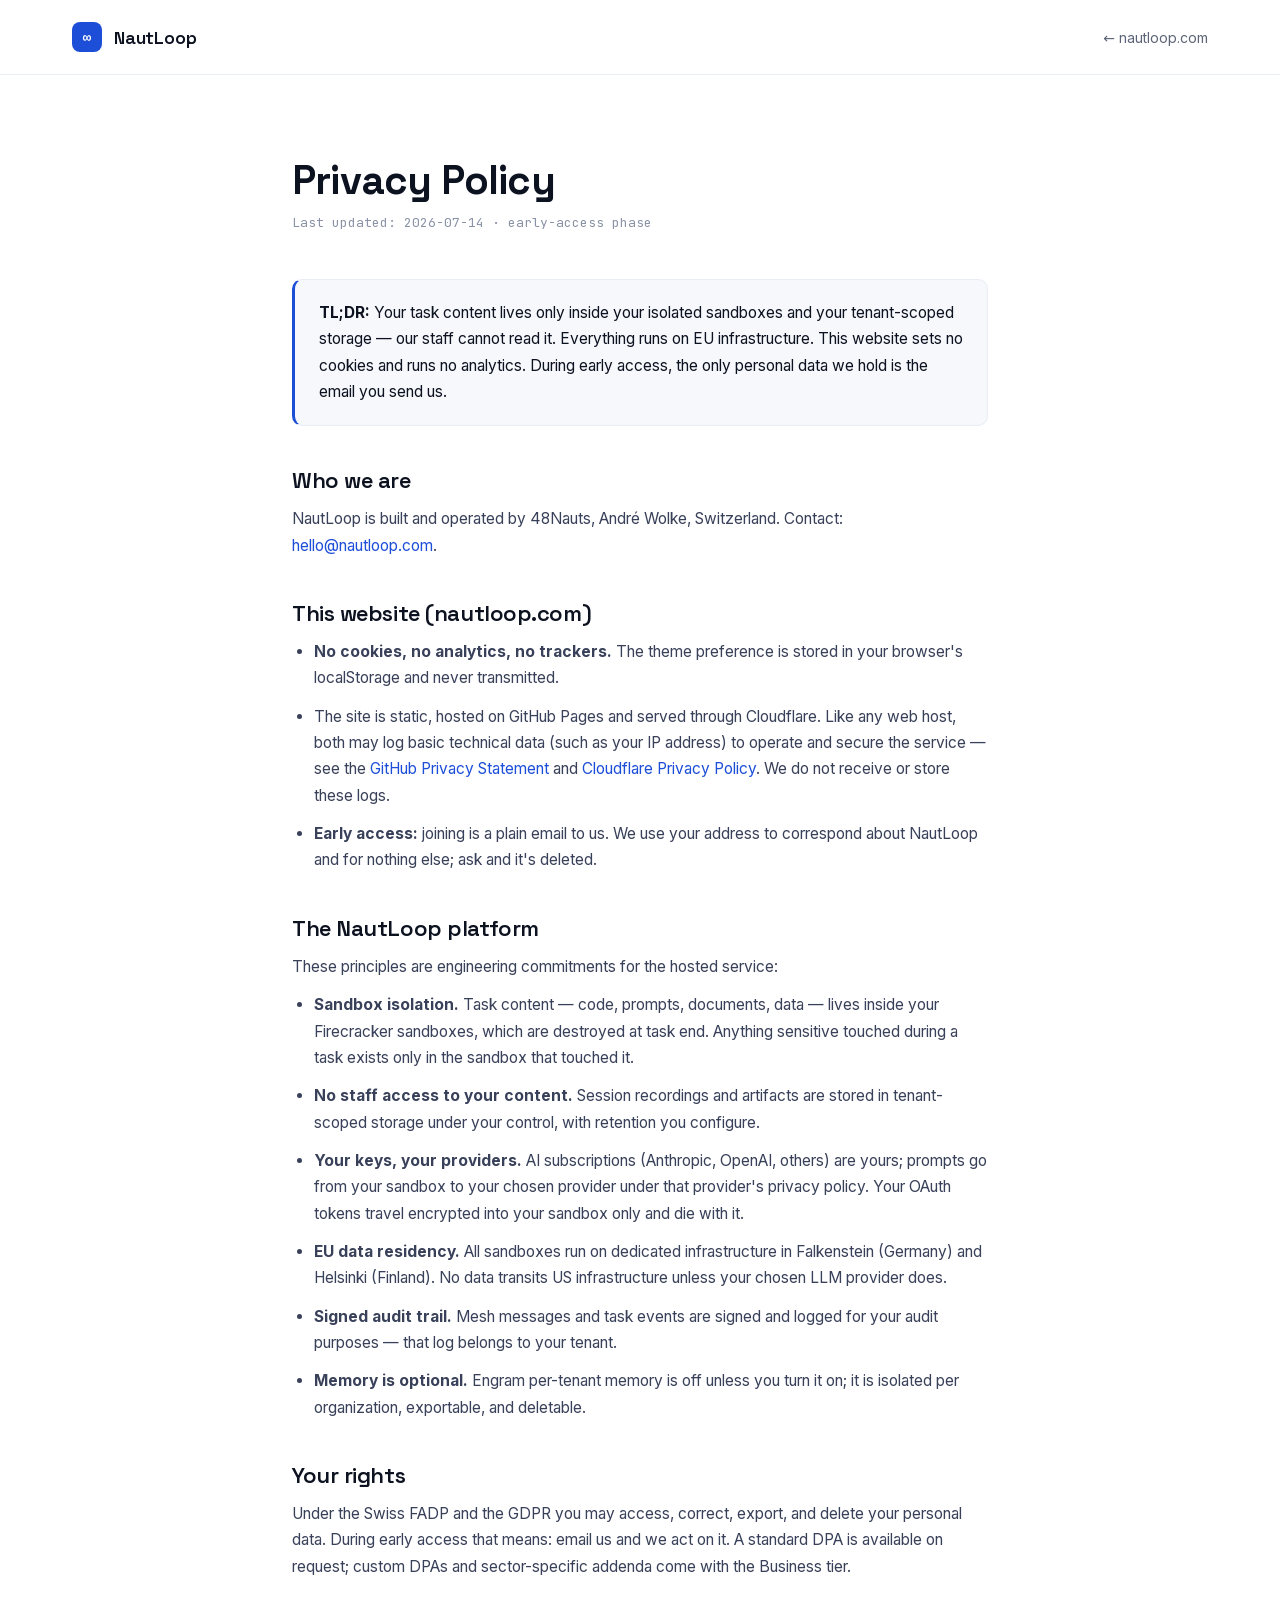
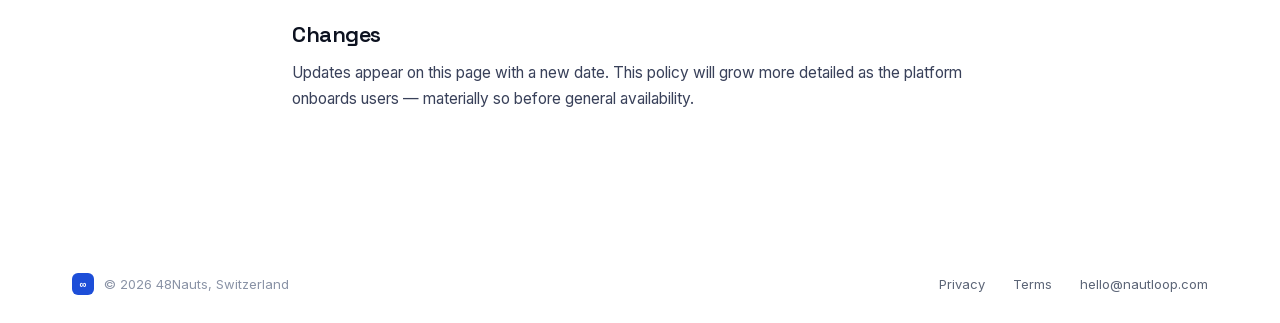
==== privacy.html @ d55a94e9 "feat: nautloop.com — static site, light+dark themes, early-access framing Cobalt-on-snow design from" ====
<!doctype html>
<html lang="en">
<head>
  <meta charset="utf-8">
  <meta name="viewport" content="width=device-width, initial-scale=1">
  <title>Privacy Policy — NautLoop</title>
  <meta name="robots" content="noindex">
  <link rel="icon" href="favicon.svg" type="image/svg+xml">
  <link rel="stylesheet" href="css/style.css?v=1">
  <script>(function(){var t=localStorage.getItem('nl-theme');if(!t)t=window.matchMedia('(prefers-color-scheme: dark)').matches?'dark':'light';document.documentElement.setAttribute('data-theme',t);})();</script>
</head>
<body>

<nav class="nav">
  <a class="logo" href="/"><span class="logo-mark">∞</span><span class="logo-name">NautLoop</span></a>
  <div class="nav-actions"><a href="/" style="font-size:14px;color:var(--muted);">← nautloop.com</a></div>
</nav>

<main class="legal">
  <h1>Privacy Policy</h1>
  <span class="updated">Last updated: 2026-07-14 · early-access phase</span>

  <div class="tldr">
    <p><strong>TL;DR:</strong> Your task content lives only inside your isolated sandboxes and your tenant-scoped storage — our staff cannot read it. Everything runs on EU infrastructure. This website sets no cookies and runs no analytics. During early access, the only personal data we hold is the email you send us.</p>
  </div>

  <h2>Who we are</h2>
  <p>NautLoop is built and operated by 48Nauts, André Wolke, Switzerland. Contact: <a href="mailto:hello@nautloop.com">hello@nautloop.com</a>.</p>

  <h2>This website (nautloop.com)</h2>
  <ul>
    <li><strong>No cookies, no analytics, no trackers.</strong> The theme preference is stored in your browser's localStorage and never transmitted.</li>
    <li>The site is static, hosted on GitHub Pages and served through Cloudflare. Like any web host, both may log basic technical data (such as your IP address) to operate and secure the service — see the <a href="https://docs.github.com/privacy">GitHub Privacy Statement</a> and <a href="https://www.cloudflare.com/privacypolicy/">Cloudflare Privacy Policy</a>. We do not receive or store these logs.</li>
    <li><strong>Early access:</strong> joining is a plain email to us. We use your address to correspond about NautLoop and for nothing else; ask and it's deleted.</li>
  </ul>

  <h2>The NautLoop platform</h2>
  <p>These principles are engineering commitments for the hosted service:</p>
  <ul>
    <li><strong>Sandbox isolation.</strong> Task content — code, prompts, documents, data — lives inside your Firecracker sandboxes, which are destroyed at task end. Anything sensitive touched during a task exists only in the sandbox that touched it.</li>
    <li><strong>No staff access to your content.</strong> Session recordings and artifacts are stored in tenant-scoped storage under your control, with retention you configure.</li>
    <li><strong>Your keys, your providers.</strong> AI subscriptions (Anthropic, OpenAI, others) are yours; prompts go from your sandbox to your chosen provider under that provider's privacy policy. Your OAuth tokens travel encrypted into your sandbox only and die with it.</li>
    <li><strong>EU data residency.</strong> All sandboxes run on dedicated infrastructure in Falkenstein (Germany) and Helsinki (Finland). No data transits US infrastructure unless your chosen LLM provider does.</li>
    <li><strong>Signed audit trail.</strong> Mesh messages and task events are signed and logged for your audit purposes — that log belongs to your tenant.</li>
    <li><strong>Memory is optional.</strong> Engram per-tenant memory is off unless you turn it on; it is isolated per organization, exportable, and deletable.</li>
  </ul>

  <h2>Your rights</h2>
  <p>Under the Swiss FADP and the GDPR you may access, correct, export, and delete your personal data. During early access that means: email us and we act on it. A standard DPA is available on request; custom DPAs and sector-specific addenda come with the Business tier.</p>

  <h2>Changes</h2>
  <p>Updates appear on this page with a new date. This policy will grow more detailed as the platform onboards users — materially so before general availability.</p>
</main>

<footer class="footer">
  <div class="logo"><span class="logo-mark sm">∞</span><span class="fine">© 2026 48Nauts, Switzerland</span></div>
  <div class="footer-links"><a href="/privacy.html">Privacy</a><a href="/terms.html">Terms</a><a href="mailto:hello@nautloop.com">hello@nautloop.com</a></div>
</footer>

</body>
</html>
---- css/style.css ----
/* NautLoop — cobalt circuit on snow / deep space. Light default, [data-theme=dark] flips. */

@font-face { font-family: 'Space Grotesk'; src: url('../fonts/space-grotesk.woff2') format('woff2'); font-weight: 300 700; font-display: swap; }
@font-face { font-family: 'Inter'; src: url('../fonts/inter.woff2') format('woff2'); font-weight: 100 900; font-display: swap; }
@font-face { font-family: 'JetBrains Mono'; src: url('../fonts/jetbrains-mono.woff2') format('woff2'); font-weight: 100 800; font-display: swap; }

:root {
  --bg: #FFFFFF;
  --tint: #F6F8FC;
  --card: #FFFFFF;
  --line: #E8EDF6;
  --border: #DEE5F2;
  --ink: #0D1220;
  --soft: #39415A;
  --muted: #5C6577;
  --faint: #8A93A6;
  --accent: #1D4ED8;        /* buttons + strong fills */
  --accent-strong: #1D4ED8; /* svg lead / arrows */
  --accent-text: #1D4ED8;   /* accent-colored text */
  --on-accent-dim: #B7C8F5;
  --mesh: #93B4F0;
  --mesh-dot: #93B4F0;
  --glow: rgba(29,78,216,0.08);
  --step-dark-bg: #0D1220;
  --step-dark-label: #93B4F0;
  --step-dark-text: #C6CFE2;
}
[data-theme="dark"] {
  --bg: #0A0E1A;
  --tint: #0F1526;
  --card: #111A30;
  --line: #1C2438;
  --border: #26314E;
  --ink: #E9EDF6;
  --soft: #B6BFD4;
  --muted: #98A2B8;
  --faint: #6B7590;
  --accent: #2E5BE8;
  --accent-strong: #2E5BE8;
  --accent-text: #7C9CFA;
  --on-accent-dim: #C3D2FA;
  --mesh: #3D5590;
  --mesh-dot: #7C9CFA;
  --glow: rgba(59,108,246,0.18);
  --step-dark-bg: #131C36;
  --step-dark-label: #8FB0FF;
  --step-dark-text: #C6CFE2;
}

* { margin: 0; padding: 0; box-sizing: border-box; }
html { scroll-behavior: smooth; }
body { background: var(--bg); color: var(--ink); font-family: 'Inter', system-ui, sans-serif; -webkit-font-smoothing: antialiased; transition: background .2s; }
a { color: inherit; text-decoration: none; }
h1, h2, h3 { font-family: 'Space Grotesk', sans-serif; letter-spacing: -0.02em; }
.mono, .jb { font-family: 'JetBrains Mono', ui-monospace, monospace; }
.sg { font-family: 'Space Grotesk', sans-serif; }
.accent { color: var(--accent-text); }
.dim { color: var(--faint); }
.fine { font-size: 13px; color: var(--faint); }
.dot { display: inline-block; width: 7px; height: 7px; border-radius: 50%; background: var(--accent-text); flex-shrink: 0; }

.btn { display: inline-flex; align-items: center; justify-content: center; gap: 10px; border-radius: 10px; font-weight: 600; font-size: 16px; padding: 14px 28px; transition: filter .15s; border: none; cursor: pointer; }
.btn:hover { filter: brightness(1.07); }
.btn-primary { background: var(--accent); color: #FFFFFF; }
.btn-ghost { border: 1px solid var(--border); color: var(--soft); background: var(--card); font-weight: 500; }
.btn-sm { padding: 9px 18px; font-size: 14px; border-radius: 8px; }
.icon-btn { display: inline-flex; align-items: center; justify-content: center; width: 34px; height: 34px; border-radius: 8px; border: 1px solid transparent; background: none; color: var(--muted); cursor: pointer; }
.theme-toggle { border-color: var(--border); }
.icon-btn:hover { background: var(--tint); }
[data-theme="light"] .ic-sun, :root:not([data-theme="dark"]) .ic-sun { display: none; }
[data-theme="dark"] .ic-moon { display: none; }

.pill { display: inline-flex; align-items: center; gap: 10px; padding: 7px 16px; border: 1px solid var(--border); border-radius: 999px; background: var(--tint); font-size: 12px; color: var(--muted); letter-spacing: .04em; }

/* nav */
.nav { display: flex; align-items: center; justify-content: space-between; padding: 22px 72px; border-bottom: 1px solid var(--line); }
.logo { display: flex; align-items: center; gap: 12px; }
.logo-mark { display: inline-flex; align-items: center; justify-content: center; width: 30px; height: 30px; background: var(--accent); border-radius: 8px; font-family: 'JetBrains Mono', monospace; font-size: 14px; font-weight: 700; color: #FFFFFF; }
.logo-mark.sm { width: 22px; height: 22px; font-size: 11px; border-radius: 6px; }
.logo-name { font-family: 'Space Grotesk', sans-serif; font-size: 18px; font-weight: 600; letter-spacing: -0.01em; }
.nav-links { display: flex; gap: 36px; }
.nav-links a { font-size: 14px; font-weight: 500; color: var(--muted); }
.nav-links a:hover { color: var(--ink); }
.nav-actions { display: flex; align-items: center; gap: 12px; }

/* hero */
.hero { display: flex; flex-direction: column; align-items: center; padding: 88px 72px 0; gap: 26px; text-align: center; }
.hero h1 { font-size: clamp(44px, 6vw, 74px); font-weight: 700; letter-spacing: -0.03em; line-height: 1.06; max-width: 940px; }
.hero .sub { font-size: 19px; color: var(--muted); line-height: 1.58; max-width: 720px; }
.cta-row { display: flex; align-items: center; gap: 16px; padding-top: 8px; flex-wrap: wrap; justify-content: center; }
.footnote { font-size: 13px; color: var(--faint); }

/* swarm mock */
.swarm { width: min(1080px, 100%); margin-top: 44px; background: var(--card); border: 1px solid var(--border); border-bottom: none; border-radius: 16px 16px 0 0; overflow: hidden; box-shadow: 0 -24px 80px var(--glow); text-align: left; }
.swarm-head { display: flex; align-items: center; justify-content: space-between; gap: 16px; padding: 14px 20px; border-bottom: 1px solid var(--line); background: var(--tint); }
.swarm-head .cmd { font-size: 13px; color: var(--ink); }
.swarm-head .cmd b { color: var(--accent-text); font-weight: 400; }
.swarm-head .status { display: inline-flex; align-items: center; gap: 8px; font-size: 12px; color: var(--muted); }
.swarm-canvas { display: flex; justify-content: center; padding: 8px 0; overflow-x: auto; }
.swarm svg .jb { font-family: 'JetBrains Mono', monospace; }
.swarm svg .sg { font-family: 'Space Grotesk', sans-serif; }

/* stats */
.stats { display: flex; justify-content: center; padding: 52px 72px; border-top: 1px solid var(--line); border-bottom: 1px solid var(--line); background: var(--tint); }
.stat { display: flex; flex-direction: column; align-items: center; gap: 6px; width: 296px; text-align: center; }
.stat + .stat { border-left: 1px solid var(--border); }
.stat b { font-family: 'Space Grotesk', sans-serif; font-size: 38px; font-weight: 700; letter-spacing: -0.02em; }
.stat span { font-size: 14px; color: var(--muted); padding: 0 16px; }

/* sections */
.section { padding: 110px 72px 0; }
.section:last-of-type { padding-bottom: 0; }
.kicker { font-size: 13px; font-weight: 500; color: var(--accent-text); letter-spacing: .08em; margin-bottom: 16px; }
.section h2 { font-size: clamp(32px, 3.5vw, 44px); font-weight: 700; line-height: 1.14; max-width: 820px; }
.lead { font-size: 16px; color: var(--muted); line-height: 1.65; max-width: 660px; margin-top: 16px; }
.lead.center { margin-left: auto; margin-right: auto; }

/* loop steps */
.steps { display: grid; grid-template-columns: repeat(6, 1fr); gap: 16px; margin-top: 48px; }
.step { display: flex; flex-direction: column; gap: 10px; padding: 24px; background: var(--tint); border: 1px solid var(--line); border-radius: 12px; }
.step .sl { font-size: 12px; color: var(--accent-text); }
.step p { font-size: 14px; color: var(--soft); line-height: 1.57; }
.step-dark { background: var(--step-dark-bg); border-color: transparent; }
.step-dark .sl { color: var(--step-dark-label); }
.step-dark p { color: var(--step-dark-text); }

/* pillars */
.pillars { display: grid; grid-template-columns: repeat(4, 1fr); gap: 16px; margin-top: 40px; }
.pillar { display: flex; flex-direction: column; gap: 8px; padding: 26px; border: 1px solid var(--line); border-radius: 12px; }
.pillar .pn { font-size: 13px; color: var(--accent-text); }
.pillar h3 { font-size: 17px; font-weight: 600; }
.pillar p { font-size: 13.5px; color: var(--muted); line-height: 1.56; }

/* pricing */
.pricing { text-align: center; }
.pricing h2 { margin-left: auto; margin-right: auto; }
.tiers { display: grid; grid-template-columns: repeat(4, 1fr); gap: 16px; margin-top: 40px; text-align: left; }
.tier { display: flex; flex-direction: column; gap: 14px; padding: 28px; border: 1px solid var(--line); border-radius: 14px; }
.tier-hl { border: 2px solid var(--accent); background: var(--tint); }
.tier h3 { font-size: 17px; font-weight: 600; }
.tier-head { display: flex; align-items: center; justify-content: space-between; }
.badge-pop { font-size: 10px; font-weight: 600; color: #FFFFFF; background: var(--accent); border-radius: 999px; padding: 3px 10px; letter-spacing: .06em; }
.price { display: flex; align-items: baseline; gap: 6px; }
.price b { font-family: 'Space Grotesk', sans-serif; font-size: 36px; font-weight: 700; }
.price span { font-size: 14px; color: var(--muted); }
.tier p { font-size: 14px; color: var(--soft); line-height: 1.64; }
.tier .btn { margin-top: auto; padding: 10px; font-size: 14px; }
.pricing .fine { margin-top: 32px; }

/* final + footer */
.final { display: flex; flex-direction: column; align-items: center; gap: 24px; padding: 130px 72px; border-bottom: 1px solid var(--line); text-align: center; }
.final h2 { font-size: clamp(38px, 4.5vw, 54px); letter-spacing: -0.025em; }
.footer { display: flex; align-items: center; justify-content: space-between; padding: 28px 72px; }
.footer .logo { gap: 10px; }
.footer-links { display: flex; gap: 28px; }
.footer-links a { font-size: 13px; color: var(--muted); }
.footer-links a:hover { color: var(--ink); }

/* responsive */
@media (max-width: 1080px) {
  .nav, .hero, .stats, .section, .final, .footer { padding-left: 32px; padding-right: 32px; }
  .steps { grid-template-columns: repeat(3, 1fr); }
  .pillars, .tiers { grid-template-columns: repeat(2, 1fr); }
}
@media (max-width: 720px) {
  .nav-links { display: none; }
  .steps, .pillars, .tiers { grid-template-columns: 1fr; }
  .stats { flex-wrap: wrap; gap: 32px; }
  .stat + .stat { border-left: none; }
}

/* legal pages */
.legal { max-width: 760px; margin: 0 auto; padding: 80px 32px 120px; }
.legal h1 { font-size: 40px; font-weight: 700; margin-bottom: 8px; }
.legal .updated { font-family: 'JetBrains Mono', monospace; font-size: 13px; color: var(--faint); margin-bottom: 48px; display: block; }
.legal h2 { font-size: 22px; font-weight: 600; margin: 40px 0 12px; max-width: none; }
.legal p, .legal li { font-size: 15.5px; color: var(--soft); line-height: 1.7; margin-bottom: 12px; }
.legal ul { padding-left: 22px; }
.legal a { color: var(--accent-text); }
.legal .tldr { background: var(--tint); border: 1px solid var(--line); border-left: 3px solid var(--accent); border-radius: 10px; padding: 20px 24px; margin-bottom: 40px; }
.legal .tldr p { margin: 0; color: var(--ink); }
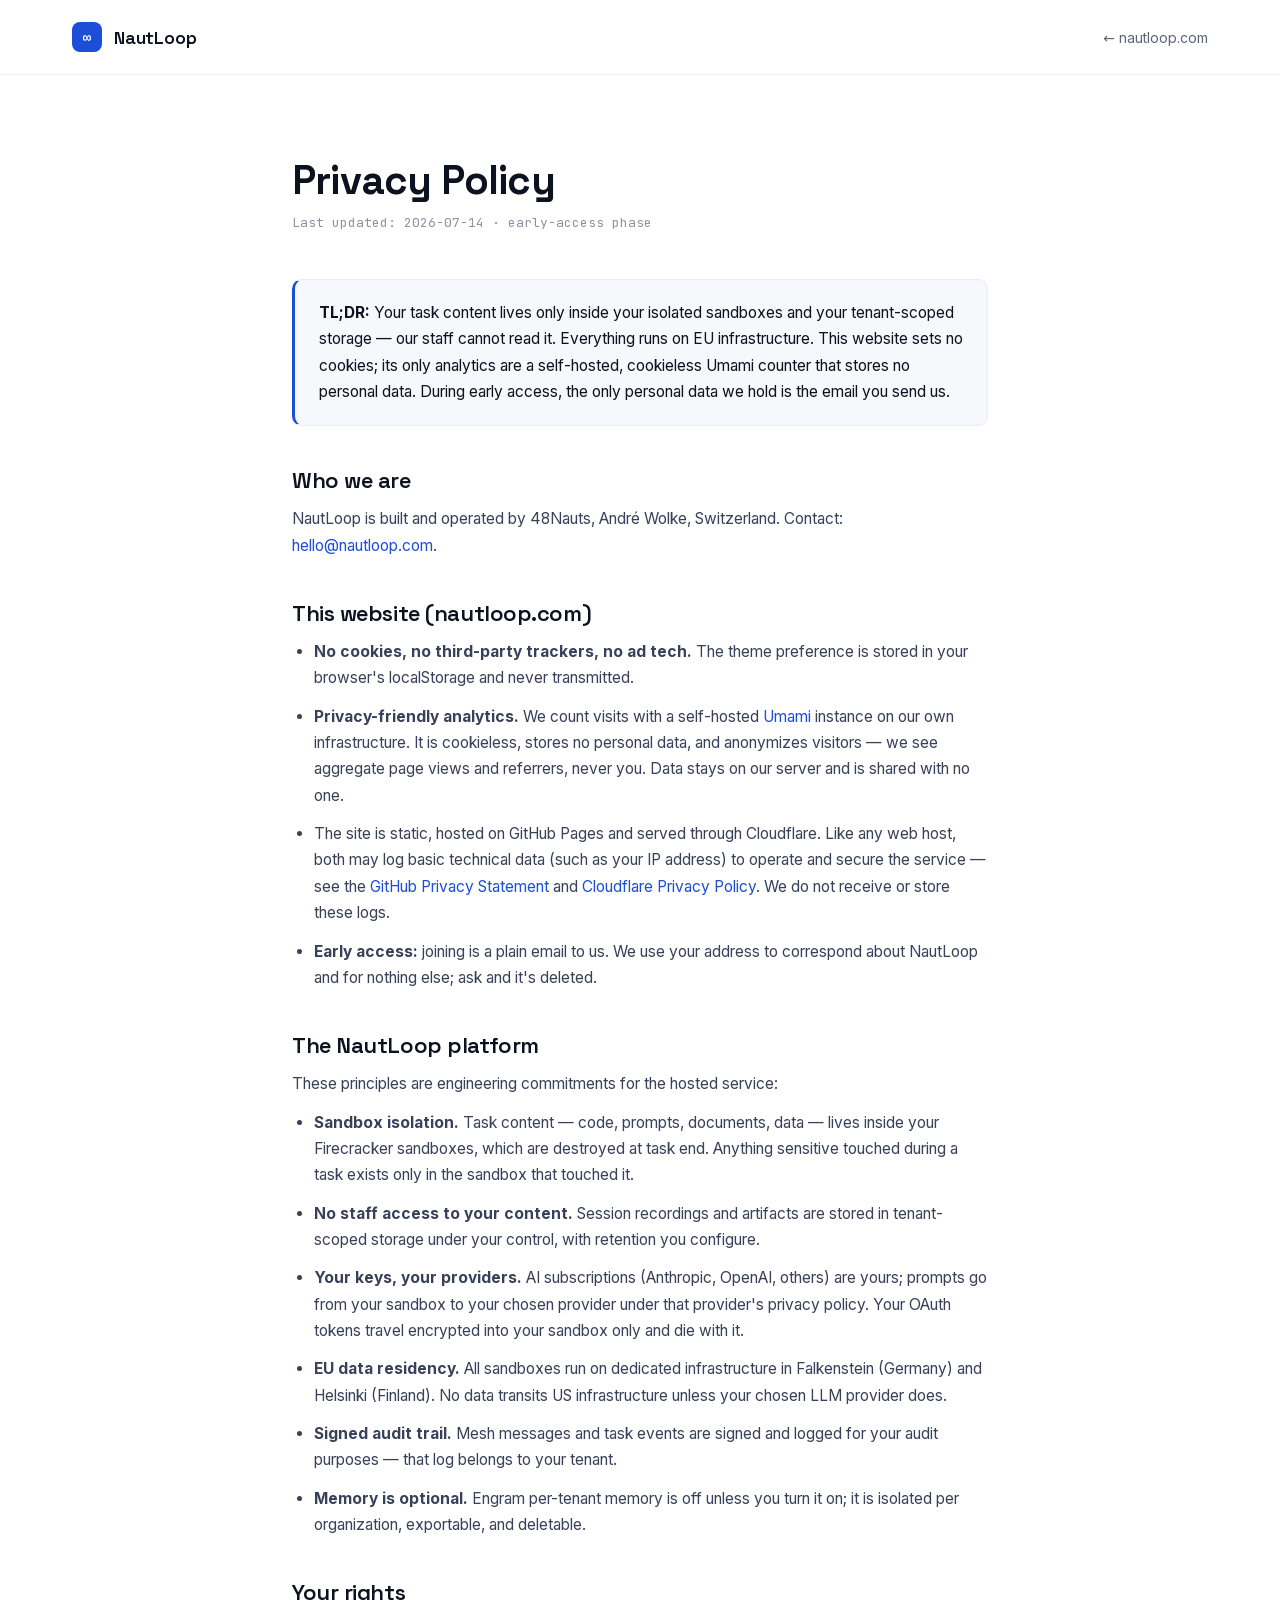
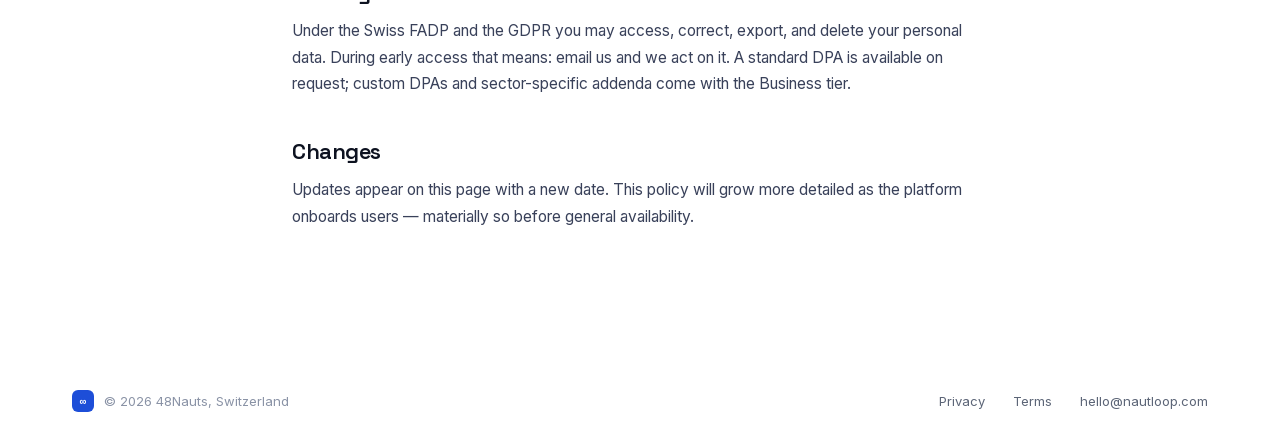
==== commit 1aad5237: "feat: Umami analytics (self-hosted, cookieless) + privacy policy disclosure Co-Authored-By: Claude F" ====
--- a/privacy.html
+++ b/privacy.html
@@ -7,6 +7,7 @@
   <meta name="robots" content="noindex">
   <link rel="icon" href="favicon.svg" type="image/svg+xml">
   <link rel="stylesheet" href="css/style.css?v=1">
+  <script defer src="https://wave.21nauts.com/script.js" data-website-id="6d8ce0ae-9b54-4ba2-931f-3f5d54a3eb39"></script>
   <script>(function(){var t=localStorage.getItem('nl-theme');if(!t)t=window.matchMedia('(prefers-color-scheme: dark)').matches?'dark':'light';document.documentElement.setAttribute('data-theme',t);})();</script>
 </head>
 <body>
@@ -21,7 +22,7 @@
   <span class="updated">Last updated: 2026-07-14 · early-access phase</span>
 
   <div class="tldr">
-    <p><strong>TL;DR:</strong> Your task content lives only inside your isolated sandboxes and your tenant-scoped storage — our staff cannot read it. Everything runs on EU infrastructure. This website sets no cookies and runs no analytics. During early access, the only personal data we hold is the email you send us.</p>
+    <p><strong>TL;DR:</strong> Your task content lives only inside your isolated sandboxes and your tenant-scoped storage — our staff cannot read it. Everything runs on EU infrastructure. This website sets no cookies; its only analytics are a self-hosted, cookieless Umami counter that stores no personal data. During early access, the only personal data we hold is the email you send us.</p>
   </div>
 
   <h2>Who we are</h2>
@@ -29,7 +30,8 @@
 
   <h2>This website (nautloop.com)</h2>
   <ul>
-    <li><strong>No cookies, no analytics, no trackers.</strong> The theme preference is stored in your browser's localStorage and never transmitted.</li>
+    <li><strong>No cookies, no third-party trackers, no ad tech.</strong> The theme preference is stored in your browser's localStorage and never transmitted.</li>
+    <li><strong>Privacy-friendly analytics.</strong> We count visits with a self-hosted <a href="https://umami.is">Umami</a> instance on our own infrastructure. It is cookieless, stores no personal data, and anonymizes visitors — we see aggregate page views and referrers, never you. Data stays on our server and is shared with no one.</li>
     <li>The site is static, hosted on GitHub Pages and served through Cloudflare. Like any web host, both may log basic technical data (such as your IP address) to operate and secure the service — see the <a href="https://docs.github.com/privacy">GitHub Privacy Statement</a> and <a href="https://www.cloudflare.com/privacypolicy/">Cloudflare Privacy Policy</a>. We do not receive or store these logs.</li>
     <li><strong>Early access:</strong> joining is a plain email to us. We use your address to correspond about NautLoop and for nothing else; ask and it's deleted.</li>
   </ul>
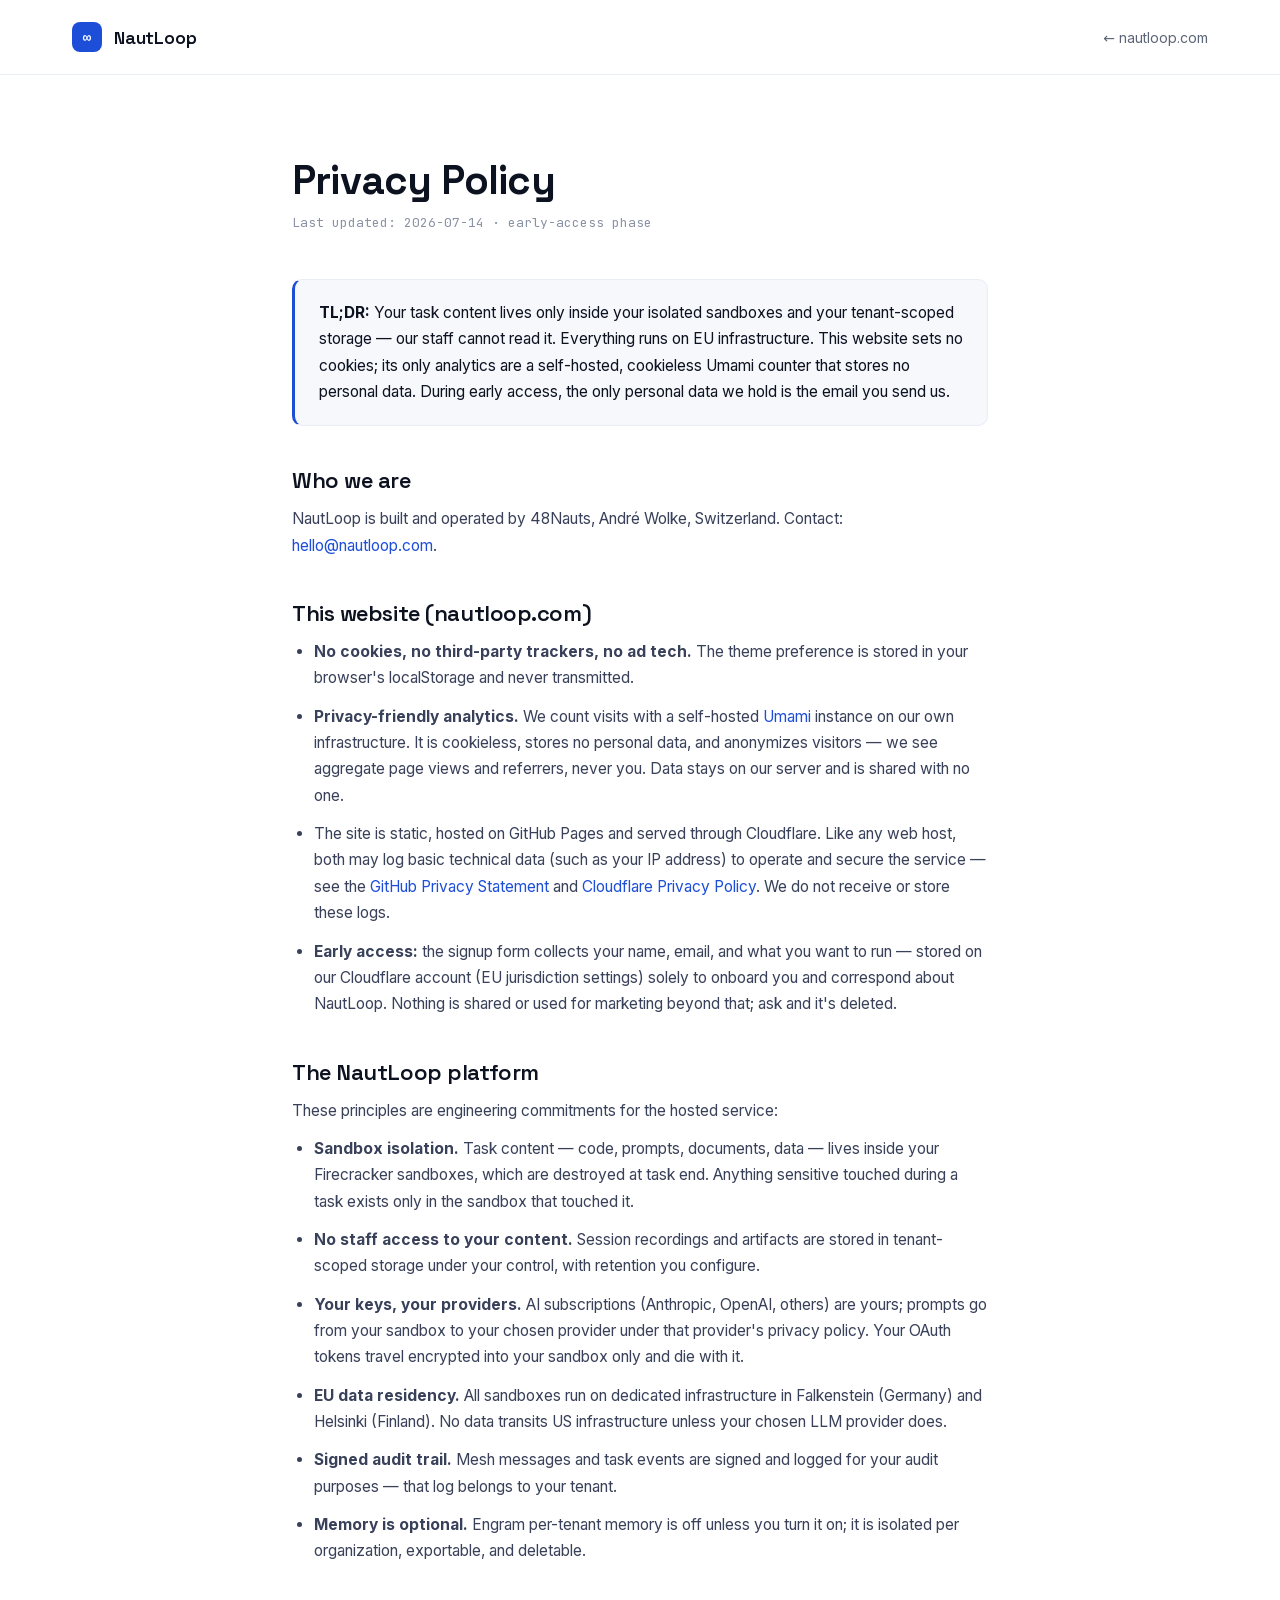
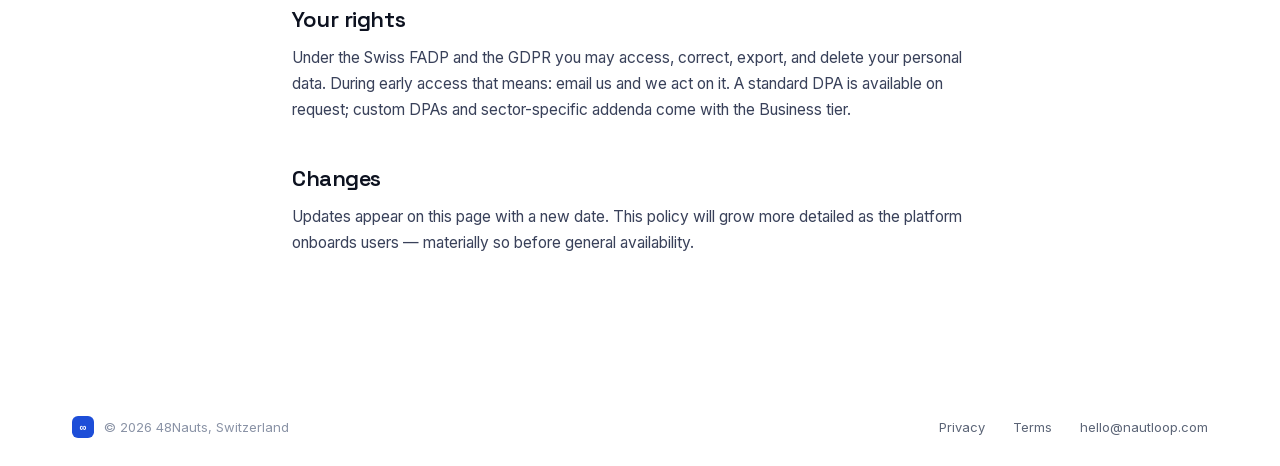
==== commit 925d0b1f: "feat: proper early-access form (name/email/why) + Cloudflare Worker backend Form POSTs to /api/join " ====
--- a/privacy.html
+++ b/privacy.html
@@ -6,7 +6,7 @@
   <title>Privacy Policy — NautLoop</title>
   <meta name="robots" content="noindex">
   <link rel="icon" href="favicon.svg" type="image/svg+xml">
-  <link rel="stylesheet" href="css/style.css?v=1">
+  <link rel="stylesheet" href="css/style.css?v=2">
   <script defer src="https://wave.21nauts.com/script.js" data-website-id="6d8ce0ae-9b54-4ba2-931f-3f5d54a3eb39"></script>
   <script>(function(){var t=localStorage.getItem('nl-theme');if(!t)t=window.matchMedia('(prefers-color-scheme: dark)').matches?'dark':'light';document.documentElement.setAttribute('data-theme',t);})();</script>
 </head>
@@ -33,7 +33,7 @@
     <li><strong>No cookies, no third-party trackers, no ad tech.</strong> The theme preference is stored in your browser's localStorage and never transmitted.</li>
     <li><strong>Privacy-friendly analytics.</strong> We count visits with a self-hosted <a href="https://umami.is">Umami</a> instance on our own infrastructure. It is cookieless, stores no personal data, and anonymizes visitors — we see aggregate page views and referrers, never you. Data stays on our server and is shared with no one.</li>
     <li>The site is static, hosted on GitHub Pages and served through Cloudflare. Like any web host, both may log basic technical data (such as your IP address) to operate and secure the service — see the <a href="https://docs.github.com/privacy">GitHub Privacy Statement</a> and <a href="https://www.cloudflare.com/privacypolicy/">Cloudflare Privacy Policy</a>. We do not receive or store these logs.</li>
-    <li><strong>Early access:</strong> joining is a plain email to us. We use your address to correspond about NautLoop and for nothing else; ask and it's deleted.</li>
+    <li><strong>Early access:</strong> the signup form collects your name, email, and what you want to run — stored on our Cloudflare account (EU jurisdiction settings) solely to onboard you and correspond about NautLoop. Nothing is shared or used for marketing beyond that; ask and it's deleted.</li>
   </ul>
 
   <h2>The NautLoop platform</h2>
--- a/css/style.css
+++ b/css/style.css
@@ -179,3 +179,20 @@
 .legal a { color: var(--accent-text); }
 .legal .tldr { background: var(--tint); border: 1px solid var(--line); border-left: 3px solid var(--accent); border-radius: 10px; padding: 20px 24px; margin-bottom: 40px; }
 .legal .tldr p { margin: 0; color: var(--ink); }
+
+/* early-access form */
+.ea-form { display: flex; gap: 12px; padding-top: 8px; width: min(560px, 100%); align-items: stretch; }
+.ea-form-full { flex-direction: column; }
+.ea-row { display: flex; gap: 12px; }
+.ea-row input { flex: 1; }
+.ea-form textarea { padding: 14px 18px; border: 1px solid var(--border); border-radius: 10px; background: var(--card); color: var(--ink); font-family: 'Inter', sans-serif; font-size: 15px; outline: none; resize: vertical; min-height: 84px; }
+.ea-form textarea:focus { border-color: var(--accent); }
+.ea-form textarea::placeholder { color: var(--faint); }
+.ea-form-full .btn { width: 100%; }
+#ea-status { text-align: left; }
+@media (max-width: 720px) { .ea-row { flex-direction: column; } }
+.ea-form input { flex: 1; height: 52px; padding: 0 18px; border: 1px solid var(--border); border-radius: 10px; background: var(--card); color: var(--ink); font-family: 'Inter', sans-serif; font-size: 16px; outline: none; }
+.ea-form .btn { height: 52px; padding-top: 0; padding-bottom: 0; }
+.ea-form input:focus { border-color: var(--accent); }
+.ea-form input::placeholder { color: var(--faint); }
+@media (max-width: 720px) { .ea-form { flex-direction: column; } }
